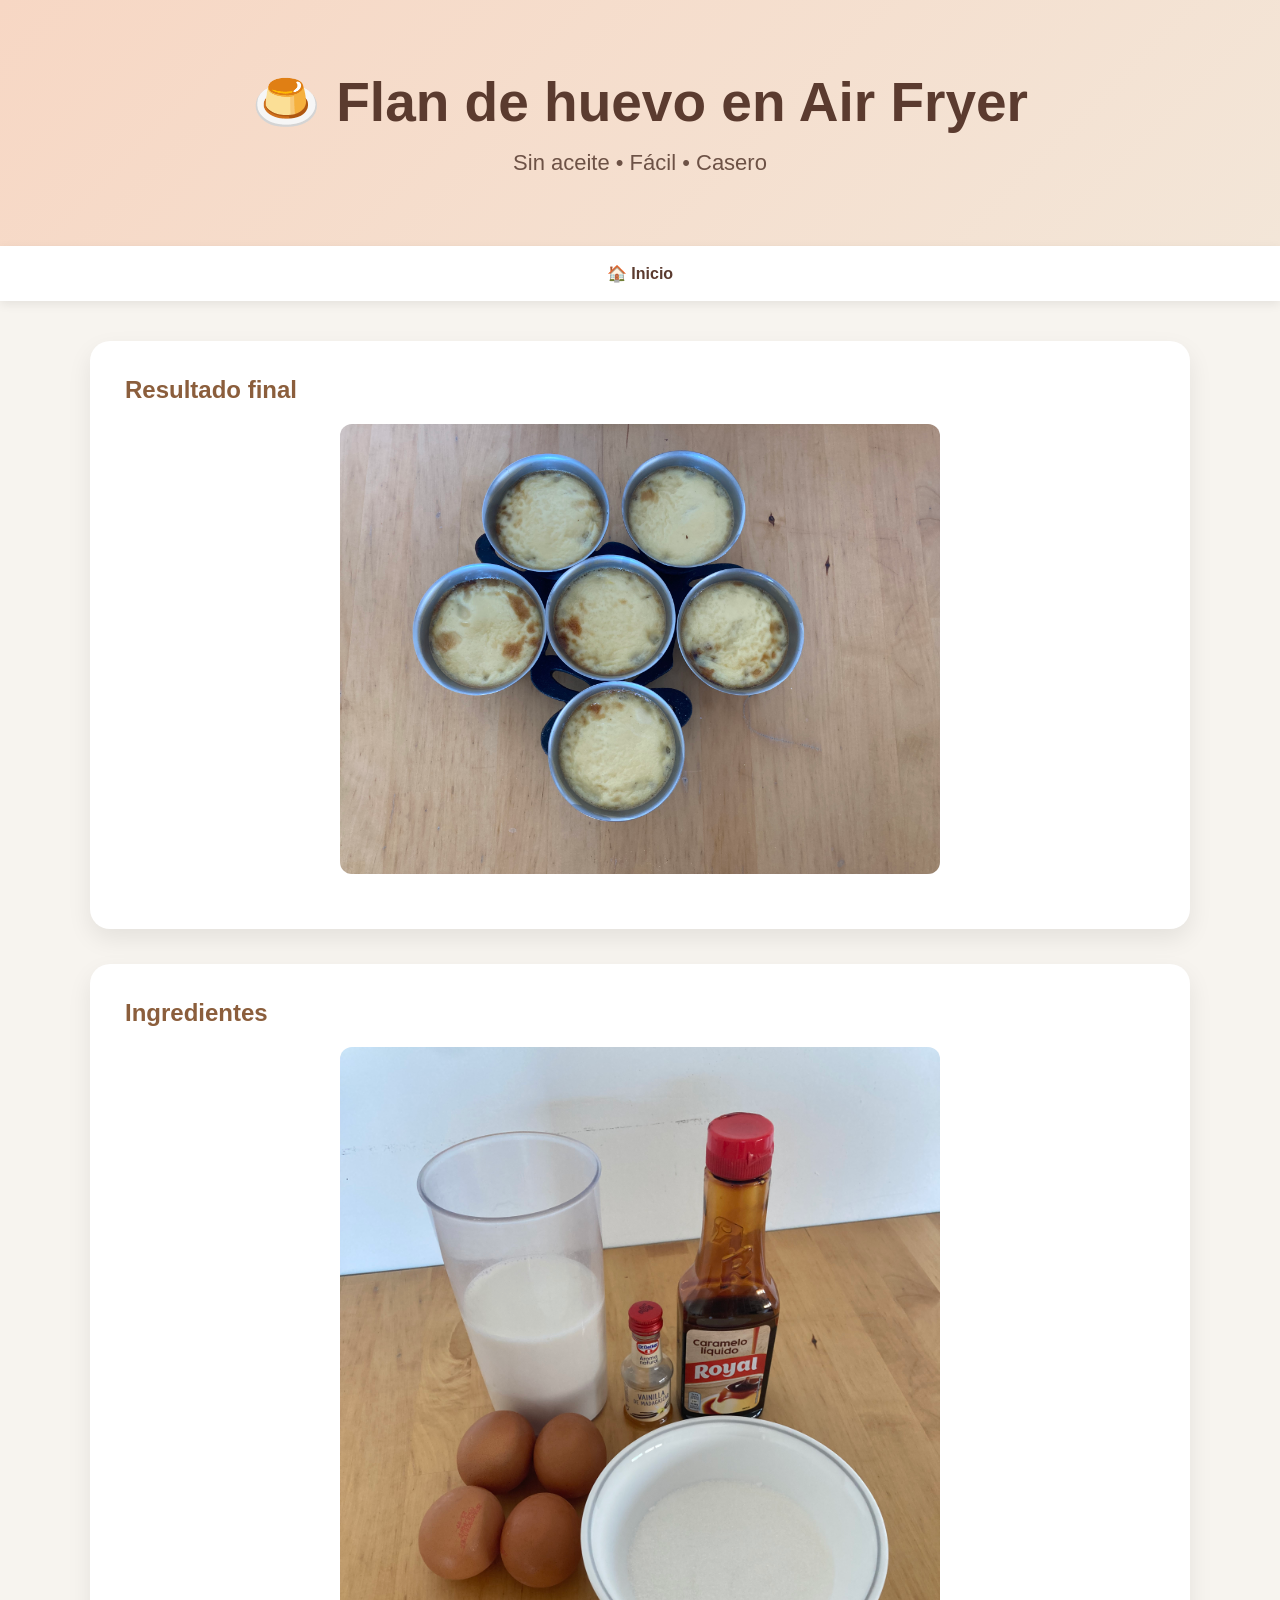
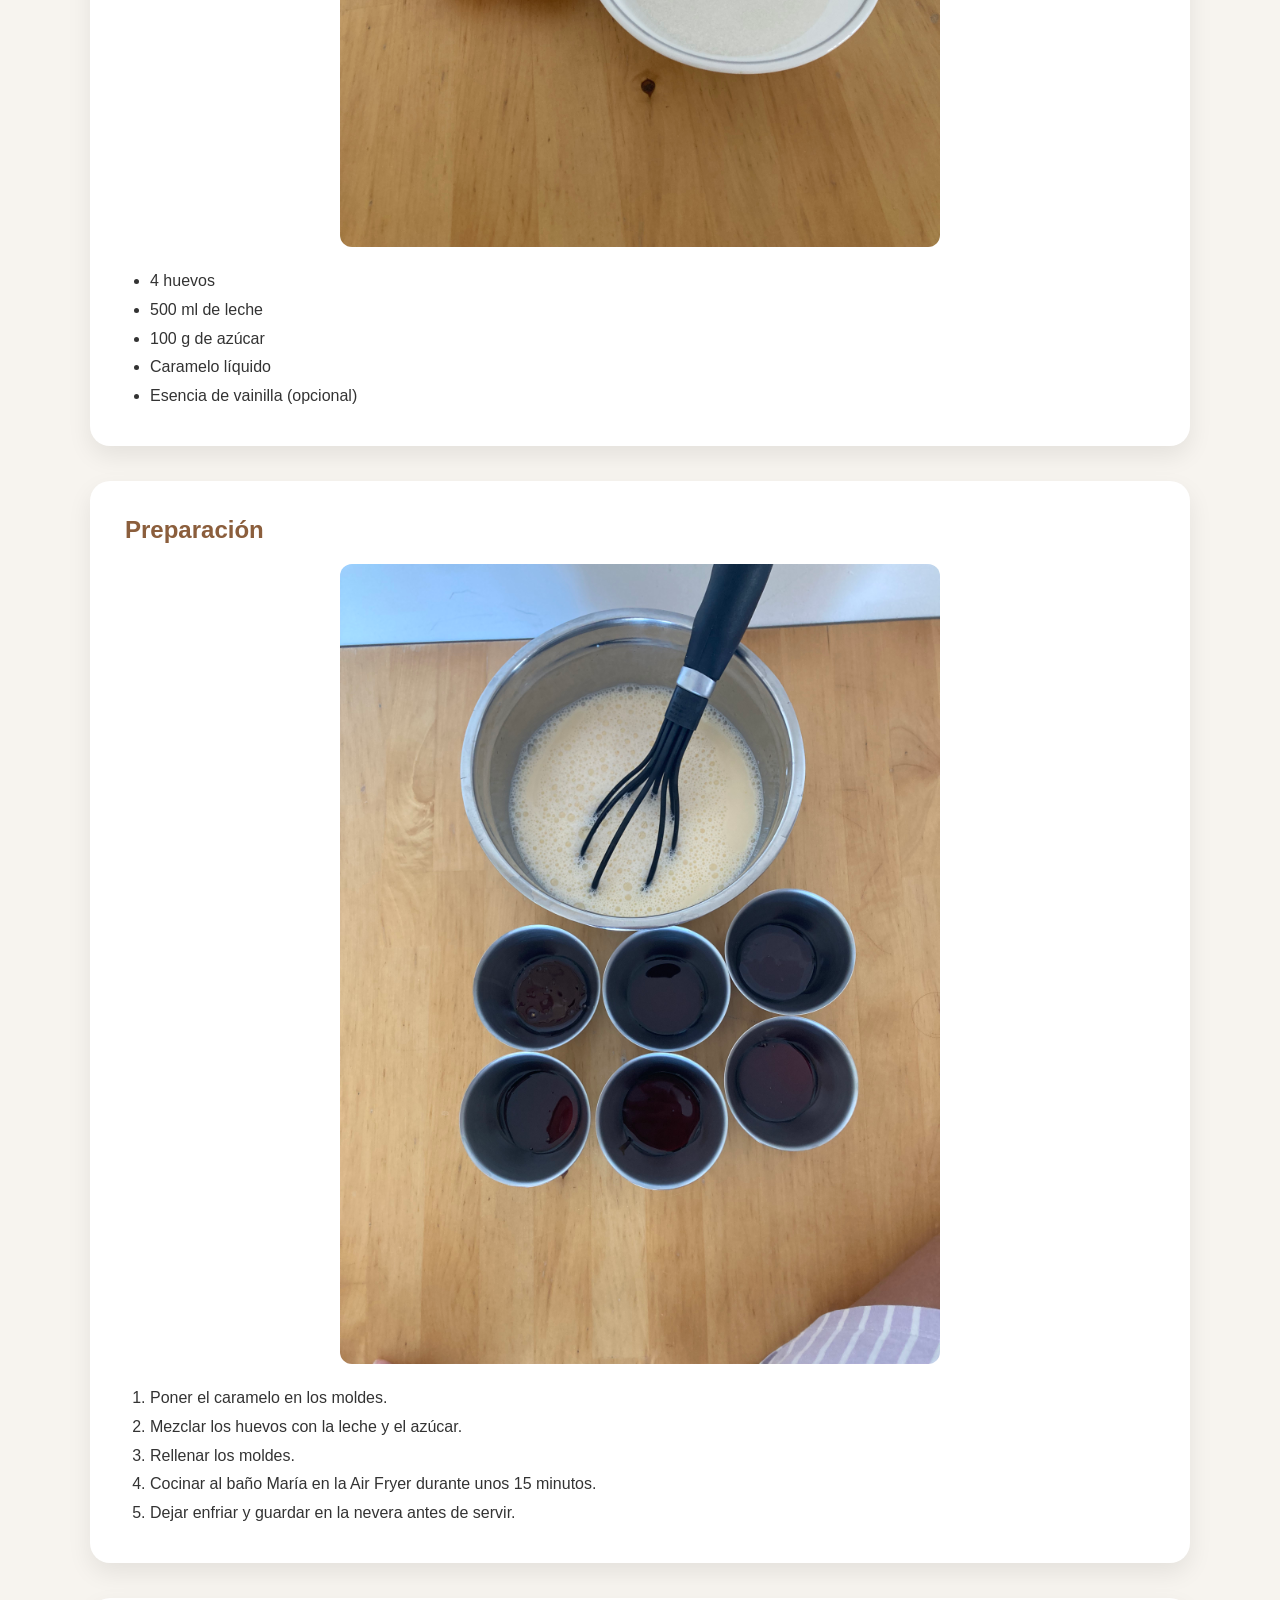
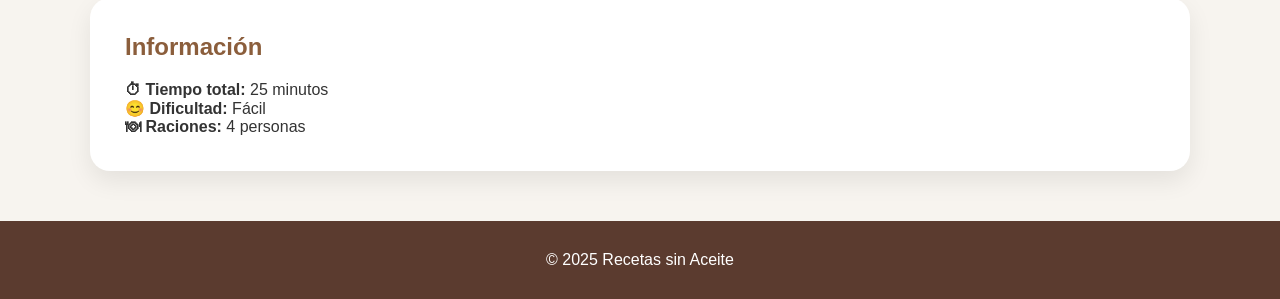
==== flan.html @ 7a7f5811 "Create flan.html" ====
<!DOCTYPE html>
<html lang="es">

<head>
    <meta charset="UTF-8">
    <meta name="viewport" content="width=device-width, initial-scale=1.0">
    <title>Flan de huevo | Recetas sin Aceite</title>
    <link rel="stylesheet" href="style.css">
</head>

<body>

<header>
    <h1>🍮 Flan de huevo en Air Fryer</h1>
    <p>Sin aceite • Fácil • Casero</p>
</header>

<nav>
    <a href="index.html">🏠 Inicio</a>
</nav>

<main>

<section>

<h2>Resultado final</h2>

<img src="IMG_1838.jpeg" alt="Flan terminado">

</section>

<section>

<h2>Ingredientes</h2>

<img src="IMG_1836.jpeg" alt="Ingredientes">

<ul>
<li>4 huevos</li>
<li>500 ml de leche</li>
<li>100 g de azúcar</li>
<li>Caramelo líquido</li>
<li>Esencia de vainilla (opcional)</li>
</ul>

</section>

<section>

<h2>Preparación</h2>

<img src="IMG_1837.jpeg" alt="Preparación">

<ol>
<li>Poner el caramelo en los moldes.</li>
<li>Mezclar los huevos con la leche y el azúcar.</li>
<li>Rellenar los moldes.</li>
<li>Cocinar al baño María en la Air Fryer durante unos 15 minutos.</li>
<li>Dejar enfriar y guardar en la nevera antes de servir.</li>
</ol>

</section>

<section>

<h2>Información</h2>

<p><strong>⏱ Tiempo total:</strong> 25 minutos</p>

<p><strong>😊 Dificultad:</strong> Fácil</p>

<p><strong>🍽 Raciones:</strong> 4 personas</p>

</section>

</main>

<footer>

<p>© 2025 Recetas sin Aceite</p>

</footer>

</body>

</html>
---- style.css ----
*{
    margin:0;
    padding:0;
    box-sizing:border-box;
}

body{
    font-family:Arial,Helvetica,sans-serif;
    background:#f7f4ef;
    color:#333;
}

header{
    background:linear-gradient(135deg,#f7d7c4,#f3e6d8);
    text-align:center;
    padding:70px 20px;
}

header h1{
    font-size:55px;
    margin-bottom:15px;
    color:#5b3b2f;
}

header p{
    font-size:22px;
    color:#6d5246;
}

nav{
    background:white;
    display:flex;
    justify-content:center;
    gap:40px;
    padding:18px;
    box-shadow:0 3px 10px rgba(0,0,0,.08);
    position:sticky;
    top:0;
}

nav a{
    text-decoration:none;
    color:#5b3b2f;
    font-weight:bold;
}

nav a:hover{
    color:#d1784f;
}

main{
    width:90%;
    max-width:1100px;
    margin:40px auto;
}

section{
    background:white;
    padding:35px;
    border-radius:20px;
    margin-bottom:35px;
    box-shadow:0 10px 25px rgba(0,0,0,.08);
}

h2{
    margin-bottom:20px;
    color:#8b5e3c;
}

.receta{
    border:2px solid #eee;
    border-radius:15px;
    padding:25px;
    margin-top:20px;
}

button{
    margin-top:20px;
    background:#d1784f;
    color:white;
    border:none;
    padding:12px 25px;
    border-radius:10px;
    cursor:pointer;
    font-size:16px;
}

button:hover{
    background:#b96039;
}

footer{
    background:#5b3b2f;
    color:white;
    text-align:center;
    padding:30px;
    margin-top:50px;
}

@media(max-width:768px){

header h1{
    font-size:38px;
}

header p{
    font-size:18px;
}

nav{
    flex-direction:column;
    gap:15px;
}

}
.receta{
    background:#fffaf6;
    border:2px solid #efd9c8;
    border-radius:18px;
    padding:25px;
    transition:0.3s;
}

.receta:hover{
    transform:translateY(-6px);
    box-shadow:0 15px 35px rgba(0,0,0,.12);
}

.receta h3{
    color:#8b5e3c;
    margin-bottom:15px;
}

.receta p{
    margin-bottom:10px;
}

button{
    transition:.3s;
}

button:hover{
    transform:scale(1.05);
}
img {
    width: 100%;
    max-width: 600px;
    display: block;
    margin: 20px auto;
    border-radius: 12px;
}

ul, ol {
    margin-left: 25px;
    line-height: 1.8;
}
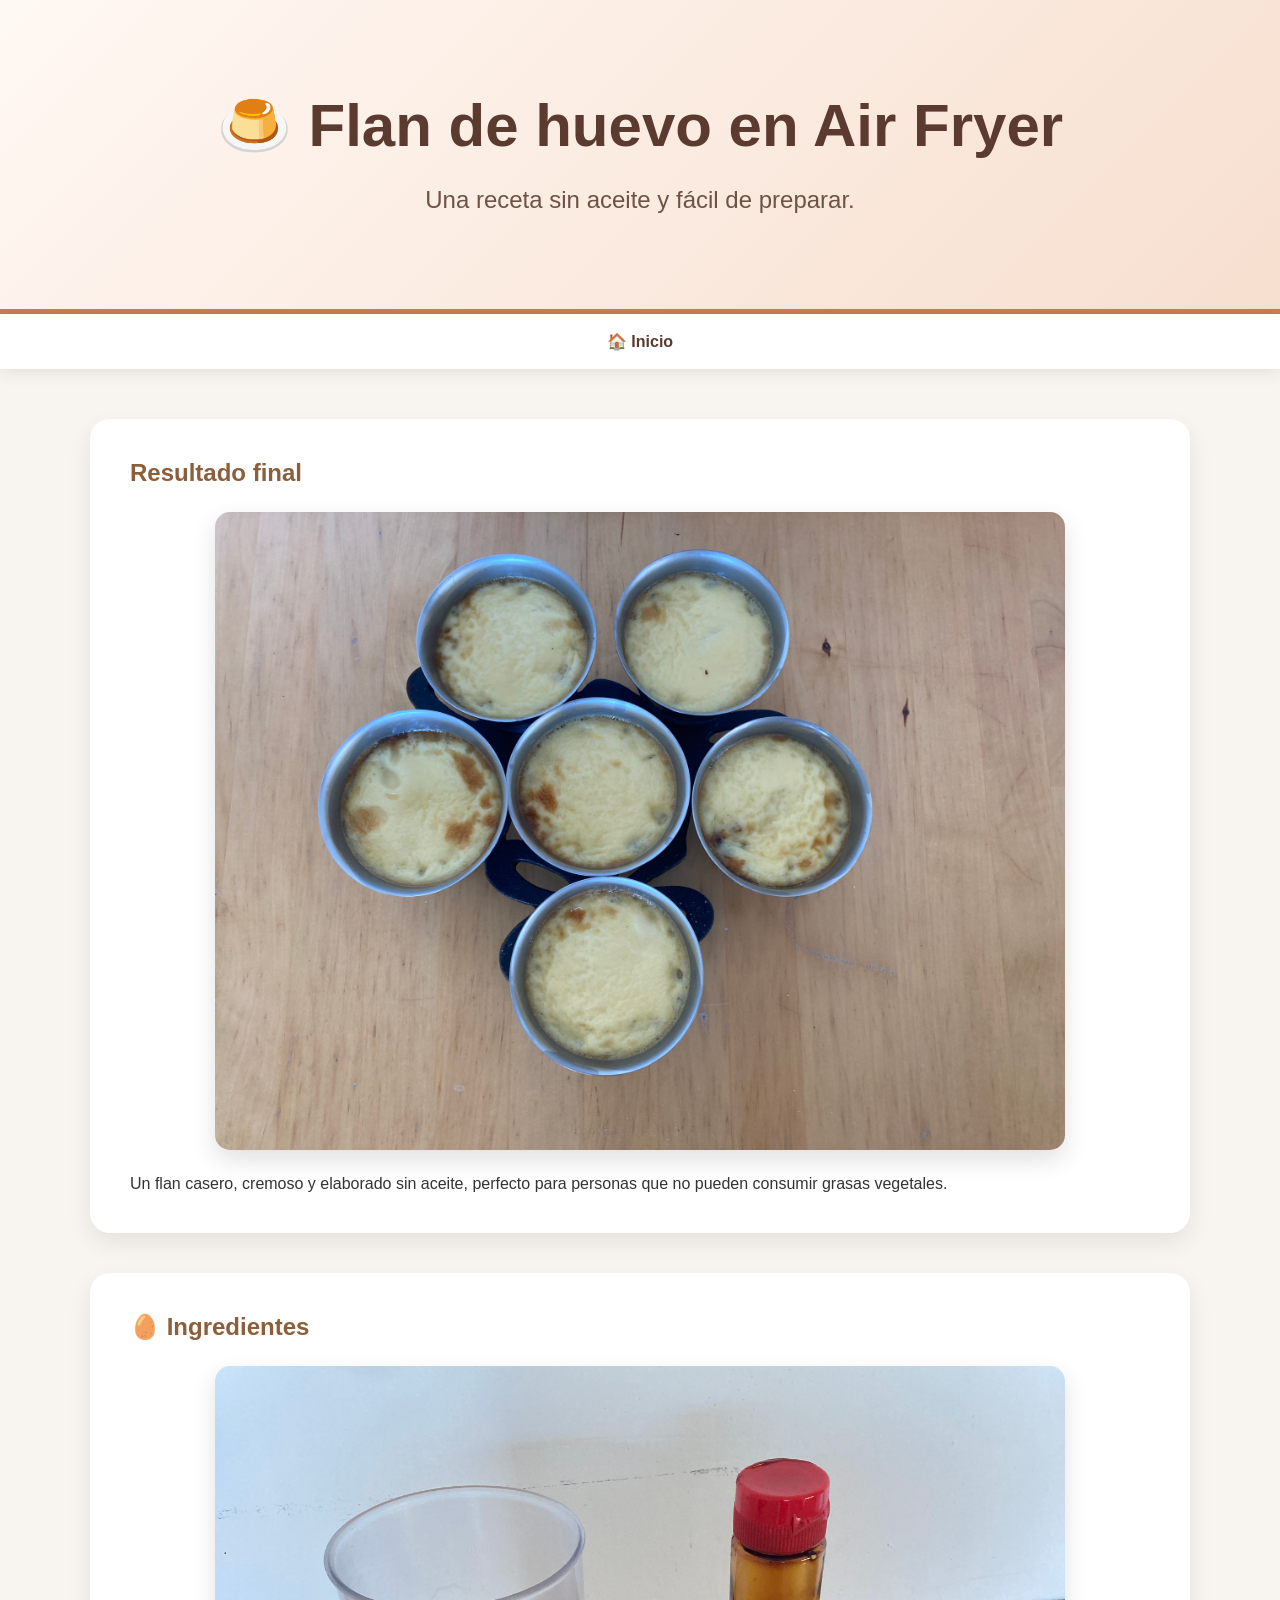
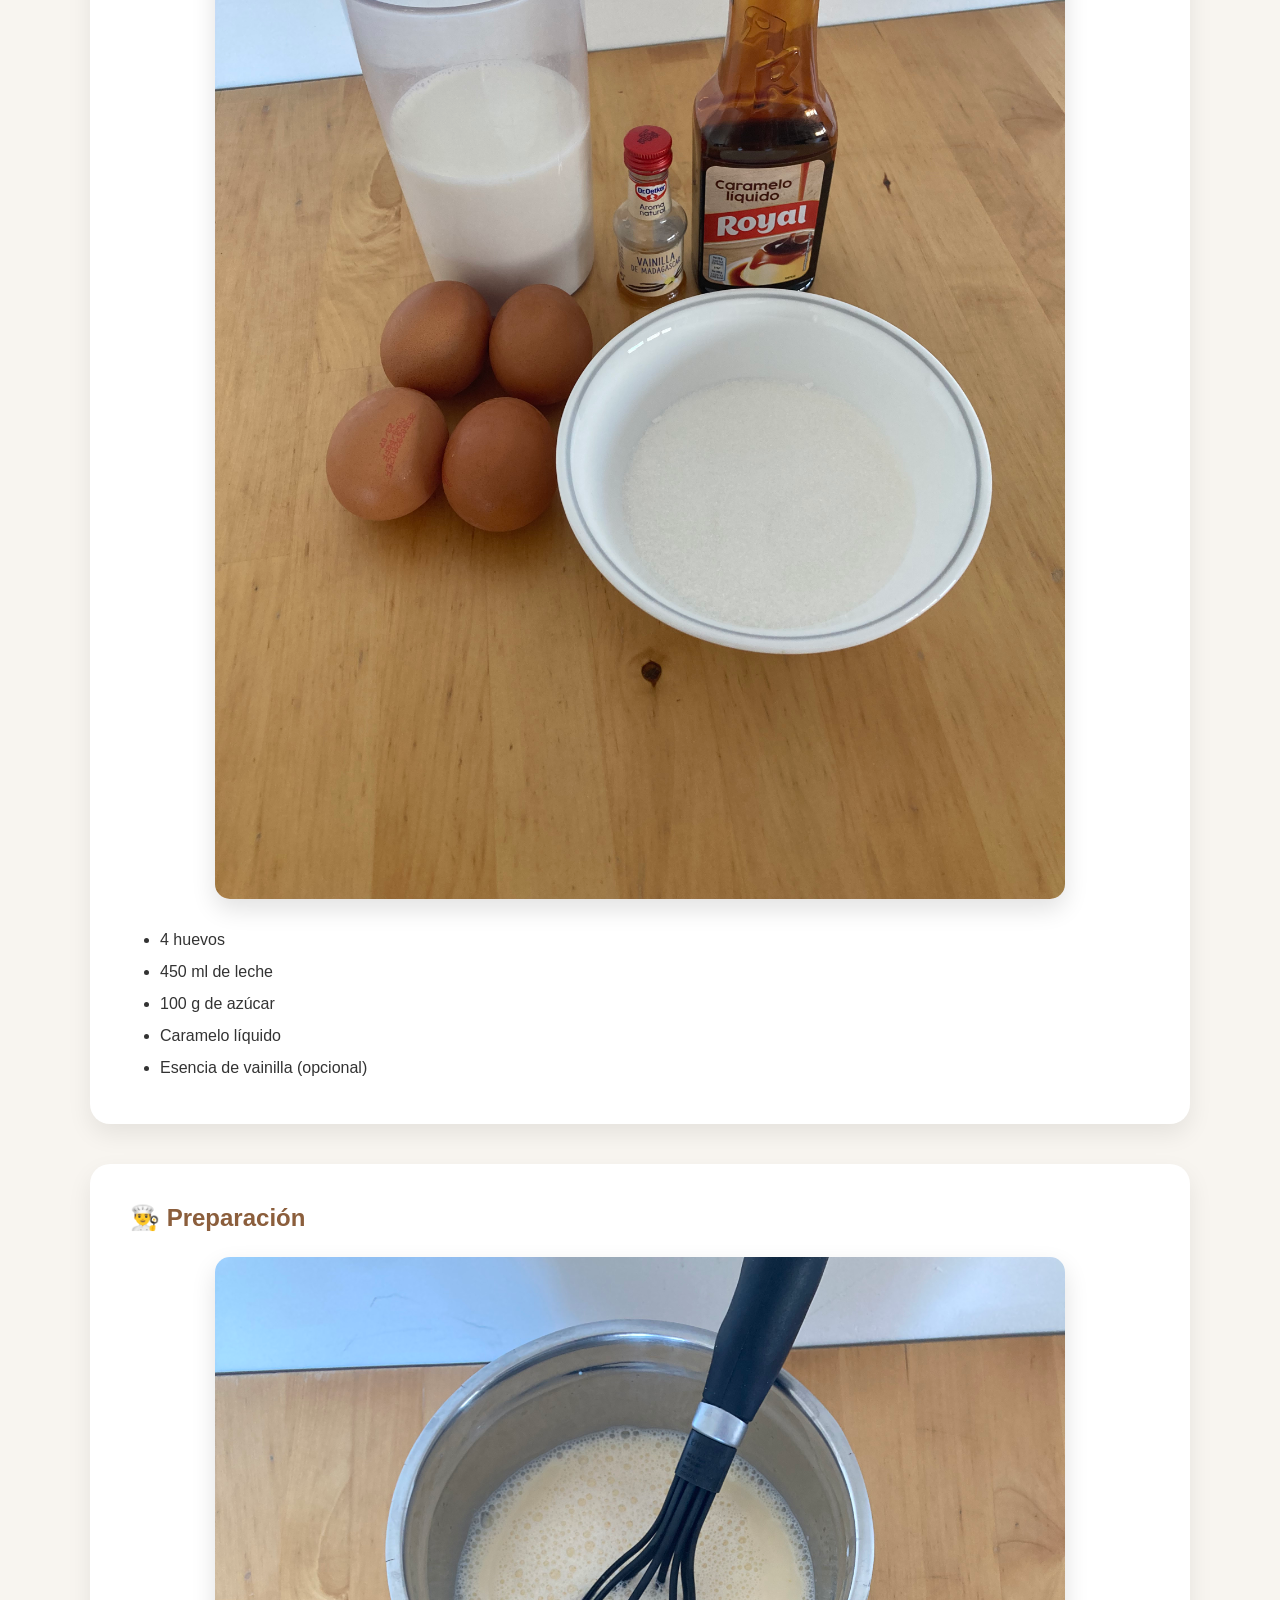
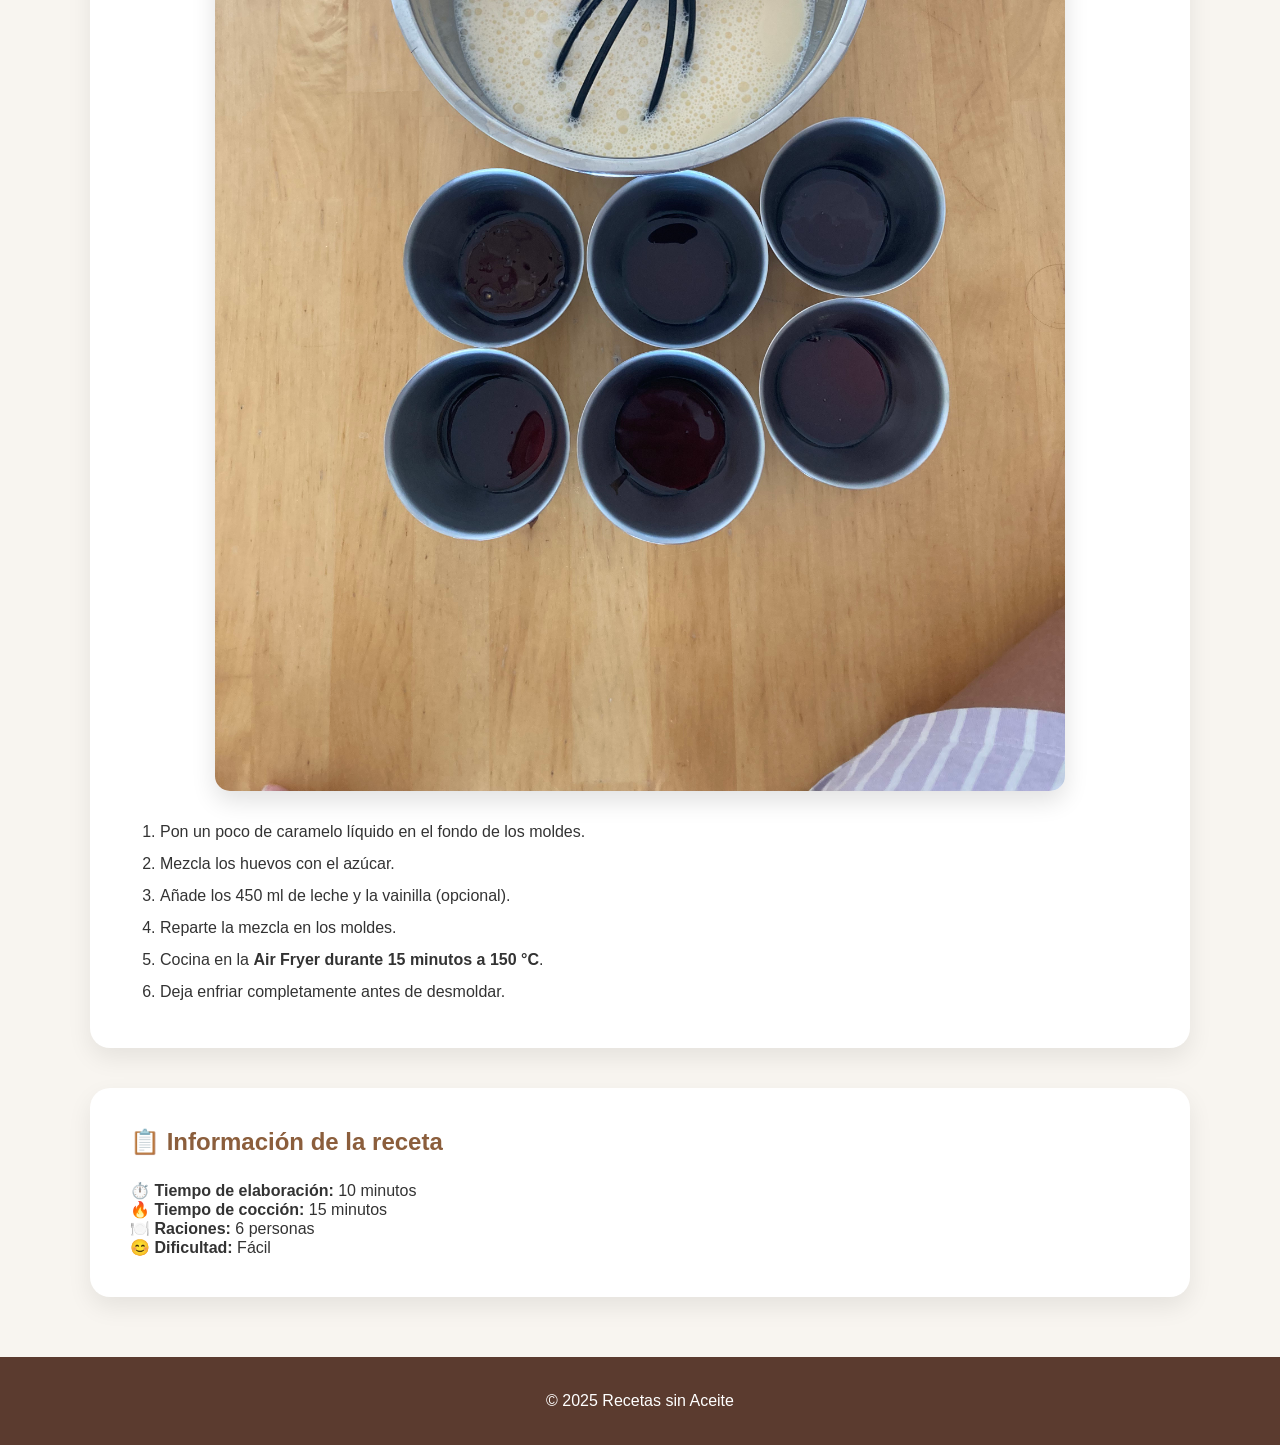
==== commit 246adb94: "Update recipe details for Flan de huevo" ====
--- a/flan.html
+++ b/flan.html
@@ -4,7 +4,7 @@
 <head>
     <meta charset="UTF-8">
     <meta name="viewport" content="width=device-width, initial-scale=1.0">
-    <title>Flan de huevo | Recetas sin Aceite</title>
+    <title>Flan de huevo en Air Fryer | Recetas sin Aceite</title>
     <link rel="stylesheet" href="style.css">
 </head>
 
@@ -12,7 +12,7 @@
 
 <header>
     <h1>🍮 Flan de huevo en Air Fryer</h1>
-    <p>Sin aceite • Fácil • Casero</p>
+    <p>Una receta sin aceite y fácil de preparar.</p>
 </header>
 
 <nav>
@@ -27,49 +27,56 @@
 
 <img src="IMG_1838.jpeg" alt="Flan terminado">
 
+<p>
+Un flan casero, cremoso y elaborado sin aceite, perfecto para personas que no pueden consumir grasas vegetales.
+</p>
+
 </section>
 
 <section>
 
-<h2>Ingredientes</h2>
+<h2>🥚 Ingredientes</h2>
 
 <img src="IMG_1836.jpeg" alt="Ingredientes">
 
 <ul>
-<li>4 huevos</li>
-<li>500 ml de leche</li>
-<li>100 g de azúcar</li>
-<li>Caramelo líquido</li>
-<li>Esencia de vainilla (opcional)</li>
+    <li>4 huevos</li>
+    <li>450 ml de leche</li>
+    <li>100 g de azúcar</li>
+    <li>Caramelo líquido</li>
+    <li>Esencia de vainilla (opcional)</li>
 </ul>
 
 </section>
 
 <section>
 
-<h2>Preparación</h2>
+<h2>👨‍🍳 Preparación</h2>
 
 <img src="IMG_1837.jpeg" alt="Preparación">
 
 <ol>
-<li>Poner el caramelo en los moldes.</li>
-<li>Mezclar los huevos con la leche y el azúcar.</li>
-<li>Rellenar los moldes.</li>
-<li>Cocinar al baño María en la Air Fryer durante unos 15 minutos.</li>
-<li>Dejar enfriar y guardar en la nevera antes de servir.</li>
+    <li>Pon un poco de caramelo líquido en el fondo de los moldes.</li>
+    <li>Mezcla los huevos con el azúcar.</li>
+    <li>Añade los 450 ml de leche y la vainilla (opcional).</li>
+    <li>Reparte la mezcla en los moldes.</li>
+    <li>Cocina en la <strong>Air Fryer durante 15 minutos a 150 °C</strong>.</li>
+    <li>Deja enfriar completamente antes de desmoldar.</li>
 </ol>
 
 </section>
 
 <section>
 
-<h2>Información</h2>
+<h2>📋 Información de la receta</h2>
 
-<p><strong>⏱ Tiempo total:</strong> 25 minutos</p>
+<p>⏱️ <strong>Tiempo de elaboración:</strong> 10 minutos</p>
 
-<p><strong>😊 Dificultad:</strong> Fácil</p>
+<p>🔥 <strong>Tiempo de cocción:</strong> 15 minutos</p>
 
-<p><strong>🍽 Raciones:</strong> 4 personas</p>
+<p>🍽️ <strong>Raciones:</strong> 6 personas</p>
+
+<p>😊 <strong>Dificultad:</strong> Fácil</p>
 
 </section>
 
@@ -82,5 +89,4 @@
 </footer>
 
 </body>
-
 </html>
--- a/style.css
+++ b/style.css
@@ -4,28 +4,40 @@
     box-sizing:border-box;
 }
 
+html{
+    scroll-behavior:smooth;
+}
+
 body{
-    font-family:Arial,Helvetica,sans-serif;
-    background:#f7f4ef;
+    font-family:Arial, Helvetica, sans-serif;
+    background:#f8f5f0;
     color:#333;
 }
 
+/* ---------- CAPÇALERA ---------- */
+
 header{
-    background:linear-gradient(135deg,#f7d7c4,#f3e6d8);
+    background:linear-gradient(135deg,#fff8f3,#f7dfcf);
     text-align:center;
-    padding:70px 20px;
+    padding:90px 20px;
+    border-bottom:5px solid #d1784f;
 }
 
 header h1{
-    font-size:55px;
-    margin-bottom:15px;
+    font-size:60px;
     color:#5b3b2f;
+    margin-bottom:20px;
 }
 
 header p{
-    font-size:22px;
+    font-size:24px;
     color:#6d5246;
-}
+    max-width:750px;
+    margin:auto;
+    line-height:1.6;
+}
+
+/* ---------- MENÚ ---------- */
 
 nav{
     background:white;
@@ -33,74 +45,140 @@
     justify-content:center;
     gap:40px;
     padding:18px;
-    box-shadow:0 3px 10px rgba(0,0,0,.08);
     position:sticky;
     top:0;
+    box-shadow:0 5px 15px rgba(0,0,0,.08);
+    z-index:100;
 }
 
 nav a{
     text-decoration:none;
     color:#5b3b2f;
     font-weight:bold;
+    transition:.3s;
 }
 
 nav a:hover{
     color:#d1784f;
 }
+
+/* ---------- CONTINGUT ---------- */
 
 main{
     width:90%;
     max-width:1100px;
-    margin:40px auto;
+    margin:50px auto;
 }
 
 section{
     background:white;
-    padding:35px;
     border-radius:20px;
-    margin-bottom:35px;
+    padding:40px;
+    margin-bottom:40px;
     box-shadow:0 10px 25px rgba(0,0,0,.08);
 }
 
 h2{
-    margin-bottom:20px;
     color:#8b5e3c;
-}
+    margin-bottom:25px;
+}
+
+/* ---------- TARGETA RECEPTA ---------- */
 
 .receta{
-    border:2px solid #eee;
-    border-radius:15px;
-    padding:25px;
-    margin-top:20px;
+    background:#fffaf5;
+    border:2px solid #efd9c8;
+    border-radius:20px;
+    overflow:hidden;
+    transition:.3s;
+}
+
+.receta:hover{
+    transform:translateY(-8px);
+    box-shadow:0 20px 35px rgba(0,0,0,.12);
+}
+
+.receta img{
+    width:100%;
+    height:320px;
+    object-fit:cover;
+}
+
+.receta h3{
+    padding:20px 25px 0;
+    color:#5b3b2f;
+    font-size:30px;
+}
+
+.receta p{
+    padding:0 25px;
+    margin-top:15px;
+    line-height:1.7;
 }
 
 button{
-    margin-top:20px;
+    margin:25px;
     background:#d1784f;
     color:white;
     border:none;
-    padding:12px 25px;
+    padding:15px 30px;
     border-radius:10px;
+    font-size:17px;
     cursor:pointer;
-    font-size:16px;
+    transition:.3s;
 }
 
 button:hover{
     background:#b96039;
-}
+    transform:scale(1.05);
+}
+
+/* ---------- IMATGES ---------- */
+
+img{
+    width:100%;
+    max-width:850px;
+    display:block;
+    margin:25px auto;
+    border-radius:15px;
+    box-shadow:0 10px 25px rgba(0,0,0,.12);
+}
+
+ul,ol{
+    margin-left:30px;
+    margin-top:15px;
+    line-height:2;
+}
+
+/* ---------- TEXT ---------- */
+
+.proximamente{
+    text-align:center;
+    font-size:20px;
+    margin-top:40px;
+    color:#8b5e3c;
+}
+
+/* ---------- PEU ---------- */
 
 footer{
     background:#5b3b2f;
     color:white;
     text-align:center;
-    padding:30px;
-    margin-top:50px;
-}
+    padding:35px;
+    margin-top:60px;
+}
+
+/* ---------- MÒBIL ---------- */
 
 @media(max-width:768px){
 
+header{
+    padding:60px 20px;
+}
+
 header h1{
-    font-size:38px;
+    font-size:40px;
 }
 
 header p{
@@ -112,45 +190,12 @@
     gap:15px;
 }
 
-}
-.receta{
-    background:#fffaf6;
-    border:2px solid #efd9c8;
-    border-radius:18px;
+.receta img{
+    height:220px;
+}
+
+section{
     padding:25px;
-    transition:0.3s;
-}
-
-.receta:hover{
-    transform:translateY(-6px);
-    box-shadow:0 15px 35px rgba(0,0,0,.12);
-}
-
-.receta h3{
-    color:#8b5e3c;
-    margin-bottom:15px;
-}
-
-.receta p{
-    margin-bottom:10px;
-}
-
-button{
-    transition:.3s;
-}
-
-button:hover{
-    transform:scale(1.05);
-}
-img {
-    width: 100%;
-    max-width: 600px;
-    display: block;
-    margin: 20px auto;
-    border-radius: 12px;
-}
-
-ul, ol {
-    margin-left: 25px;
-    line-height: 1.8;
-}
+}
+
+}
